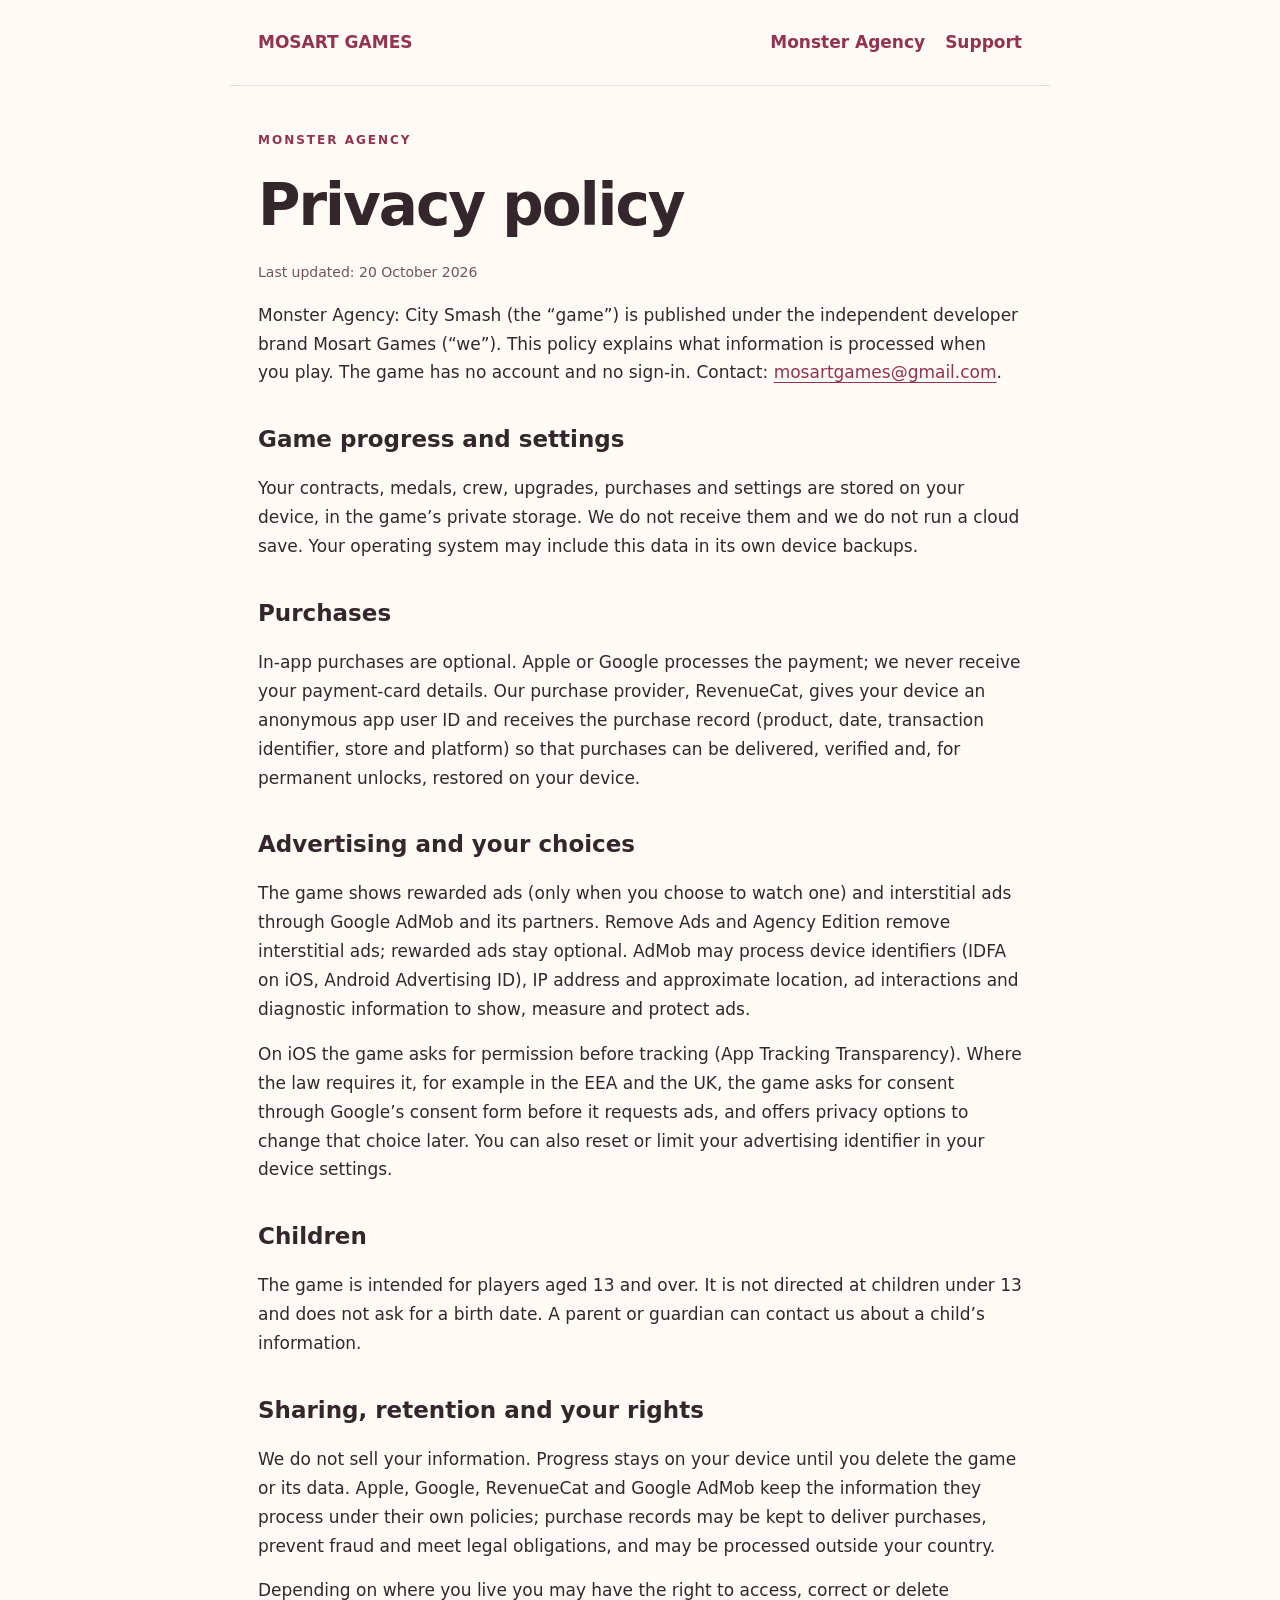
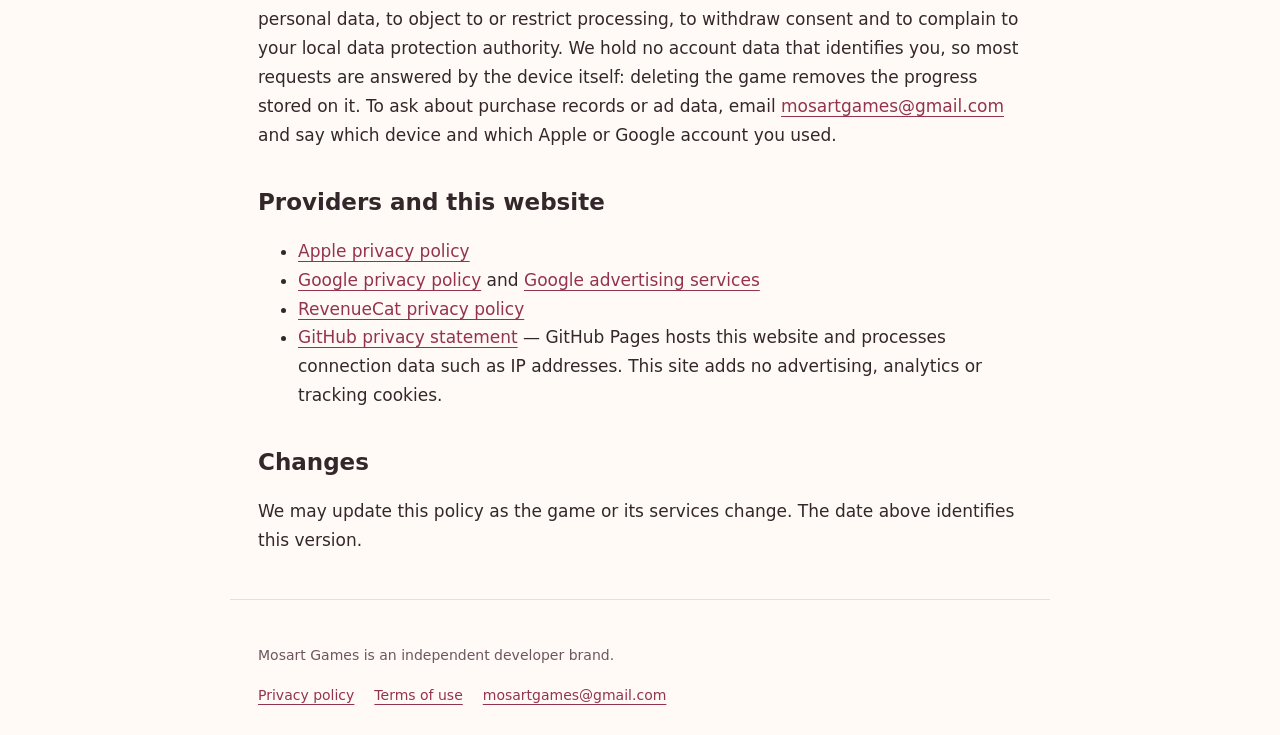
==== monster-agency/privacy/index.html @ 5acff5b7 "Publish Monster Agency support, privacy and terms pages Co-Authored-By: Claude Opus 5.5 <noreply@ant" ====
<!doctype html>
<html lang="en"><head><meta charset="utf-8"><meta name="viewport" content="width=device-width,initial-scale=1"><meta name="theme-color" content="#fffaf5"><title>Monster Agency privacy policy · Mosart Games</title><link rel="stylesheet" href="/style.css"></head><body><header><a href="/">MOSART GAMES</a><nav aria-label="Main navigation"><a href="/monster-agency/">Monster Agency</a><a href="mailto:mosartgames@gmail.com">Support</a></nav></header><main><p class="eyebrow">Monster Agency</p><h1>Privacy policy</h1><p class="meta">Last updated: 20 October 2026</p><p>Monster Agency: City Smash (the “game”) is published under the independent developer brand Mosart Games (“we”). This policy explains what information is processed when you play. The game has no account and no sign-in. Contact: <a href="mailto:mosartgames@gmail.com">mosartgames@gmail.com</a>.</p><h2>Game progress and settings</h2><p>Your contracts, medals, crew, upgrades, purchases and settings are stored on your device, in the game’s private storage. We do not receive them and we do not run a cloud save. Your operating system may include this data in its own device backups.</p><h2>Purchases</h2><p>In-app purchases are optional. Apple or Google processes the payment; we never receive your payment-card details. Our purchase provider, RevenueCat, gives your device an anonymous app user ID and receives the purchase record (product, date, transaction identifier, store and platform) so that purchases can be delivered, verified and, for permanent unlocks, restored on your device.</p><h2>Advertising and your choices</h2><p>The game shows rewarded ads (only when you choose to watch one) and interstitial ads through Google AdMob and its partners. Remove Ads and Agency Edition remove interstitial ads; rewarded ads stay optional. AdMob may process device identifiers (IDFA on iOS, Android Advertising ID), IP address and approximate location, ad interactions and diagnostic information to show, measure and protect ads.</p><p>On iOS the game asks for permission before tracking (App Tracking Transparency). Where the law requires it, for example in the EEA and the UK, the game asks for consent through Google’s consent form before it requests ads, and offers privacy options to change that choice later. You can also reset or limit your advertising identifier in your device settings.</p><h2>Children</h2><p>The game is intended for players aged 13 and over. It is not directed at children under 13 and does not ask for a birth date. A parent or guardian can contact us about a child’s information.</p><h2>Sharing, retention and your rights</h2><p>We do not sell your information. Progress stays on your device until you delete the game or its data. Apple, Google, RevenueCat and Google AdMob keep the information they process under their own policies; purchase records may be kept to deliver purchases, prevent fraud and meet legal obligations, and may be processed outside your country.</p><p>Depending on where you live you may have the right to access, correct or delete personal data, to object to or restrict processing, to withdraw consent and to complain to your local data protection authority. We hold no account data that identifies you, so most requests are answered by the device itself: deleting the game removes the progress stored on it. To ask about purchase records or ad data, email <a href="mailto:mosartgames@gmail.com">mosartgames@gmail.com</a> and say which device and which Apple or Google account you used.</p><h2>Providers and this website</h2><ul><li><a href="https://www.apple.com/legal/privacy/">Apple privacy policy</a></li><li><a href="https://policies.google.com/privacy">Google privacy policy</a> and <a href="https://policies.google.com/technologies/partner-sites">Google advertising services</a></li><li><a href="https://www.revenuecat.com/privacy">RevenueCat privacy policy</a></li><li><a href="https://docs.github.com/en/site-policy/privacy-policies/github-general-privacy-statement">GitHub privacy statement</a> — GitHub Pages hosts this website and processes connection data such as IP addresses. This site adds no advertising, analytics or tracking cookies.</li></ul><h2>Changes</h2><p>We may update this policy as the game or its services change. The date above identifies this version.</p></main><footer><p>Mosart Games is an independent developer brand.</p><nav aria-label="Legal"><a href="/monster-agency/privacy/">Privacy policy</a><a href="/monster-agency/terms/">Terms of use</a><a href="mailto:mosartgames@gmail.com">mosartgames@gmail.com</a></nav></footer></body></html>
---- style.css ----
*{box-sizing:border-box}body{margin:0;background:#fffaf5;color:#34272b;font:17px/1.7 system-ui,-apple-system,sans-serif}header,main,footer{max-width:820px;margin:auto;padding:28px}header{display:flex;justify-content:space-between;border-bottom:1px solid #ebddd9;gap:20px}a{color:#94334f;text-underline-offset:4px}header a{font-weight:700;text-decoration:none}nav{display:flex;gap:20px;flex-wrap:wrap}h1{font-size:clamp(32px,7vw,58px);line-height:1.08;letter-spacing:-2px;margin:24px 0}h2{font-size:23px;margin-top:38px;line-height:1.3}p,ul{margin:16px 0}.eyebrow{font-size:12px;font-weight:750;letter-spacing:2px;text-transform:uppercase;color:#94334f}.lead{font-size:21px;color:#6e565f}.card{background:#f7e6e8;border:1px solid #eed0d8;border-radius:20px;padding:28px;margin:32px 0}footer{border-top:1px solid #ebddd9;font-size:14px;color:#6e565f}.meta{font-size:14px;color:#6e565f}.button{display:inline-block;border-radius:30px;background:#94334f;color:white;padding:10px 22px;text-decoration:none}@media(max-width:550px){header,main,footer{padding:22px}header{display:block}nav{margin-top:12px}h1{letter-spacing:-1px}}
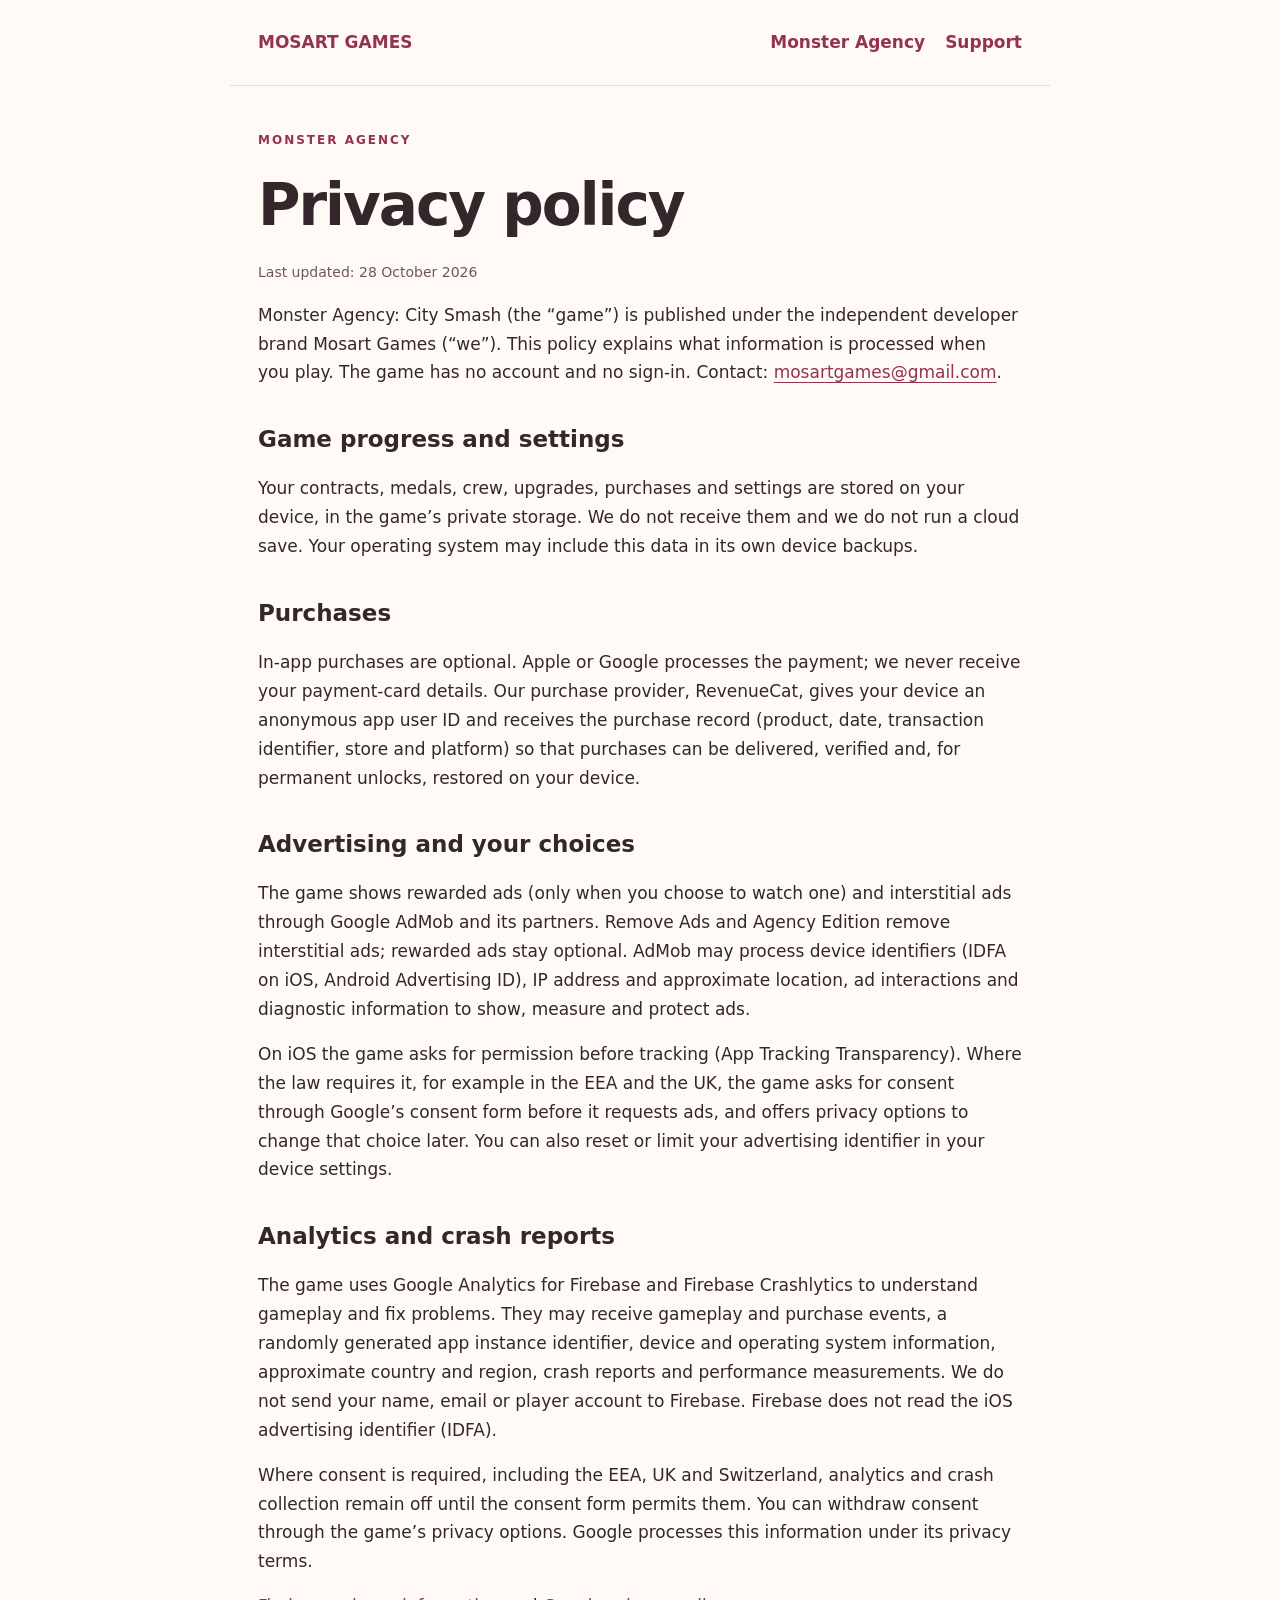
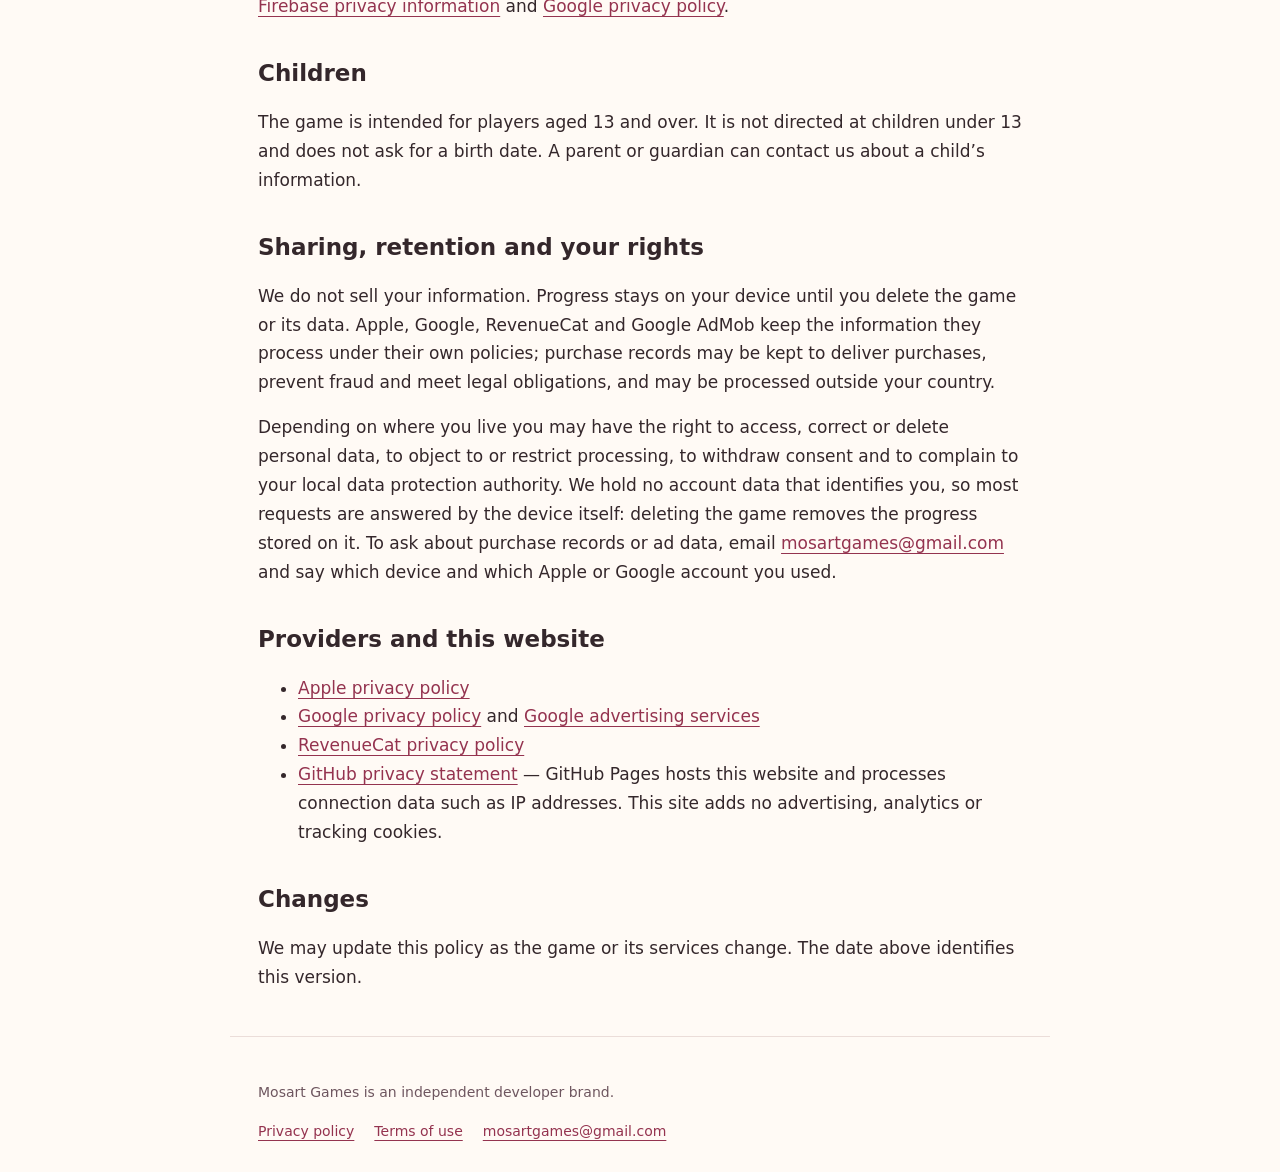
==== commit 50e21de2: "Disclose Monster Agency Firebase analytics and crash reporting" ====
--- a/monster-agency/privacy/index.html
+++ b/monster-agency/privacy/index.html
@@ -1,2 +1,2 @@
 <!doctype html>
-<html lang="en"><head><meta charset="utf-8"><meta name="viewport" content="width=device-width,initial-scale=1"><meta name="theme-color" content="#fffaf5"><title>Monster Agency privacy policy · Mosart Games</title><link rel="stylesheet" href="/style.css"></head><body><header><a href="/">MOSART GAMES</a><nav aria-label="Main navigation"><a href="/monster-agency/">Monster Agency</a><a href="mailto:mosartgames@gmail.com">Support</a></nav></header><main><p class="eyebrow">Monster Agency</p><h1>Privacy policy</h1><p class="meta">Last updated: 20 October 2026</p><p>Monster Agency: City Smash (the “game”) is published under the independent developer brand Mosart Games (“we”). This policy explains what information is processed when you play. The game has no account and no sign-in. Contact: <a href="mailto:mosartgames@gmail.com">mosartgames@gmail.com</a>.</p><h2>Game progress and settings</h2><p>Your contracts, medals, crew, upgrades, purchases and settings are stored on your device, in the game’s private storage. We do not receive them and we do not run a cloud save. Your operating system may include this data in its own device backups.</p><h2>Purchases</h2><p>In-app purchases are optional. Apple or Google processes the payment; we never receive your payment-card details. Our purchase provider, RevenueCat, gives your device an anonymous app user ID and receives the purchase record (product, date, transaction identifier, store and platform) so that purchases can be delivered, verified and, for permanent unlocks, restored on your device.</p><h2>Advertising and your choices</h2><p>The game shows rewarded ads (only when you choose to watch one) and interstitial ads through Google AdMob and its partners. Remove Ads and Agency Edition remove interstitial ads; rewarded ads stay optional. AdMob may process device identifiers (IDFA on iOS, Android Advertising ID), IP address and approximate location, ad interactions and diagnostic information to show, measure and protect ads.</p><p>On iOS the game asks for permission before tracking (App Tracking Transparency). Where the law requires it, for example in the EEA and the UK, the game asks for consent through Google’s consent form before it requests ads, and offers privacy options to change that choice later. You can also reset or limit your advertising identifier in your device settings.</p><h2>Children</h2><p>The game is intended for players aged 13 and over. It is not directed at children under 13 and does not ask for a birth date. A parent or guardian can contact us about a child’s information.</p><h2>Sharing, retention and your rights</h2><p>We do not sell your information. Progress stays on your device until you delete the game or its data. Apple, Google, RevenueCat and Google AdMob keep the information they process under their own policies; purchase records may be kept to deliver purchases, prevent fraud and meet legal obligations, and may be processed outside your country.</p><p>Depending on where you live you may have the right to access, correct or delete personal data, to object to or restrict processing, to withdraw consent and to complain to your local data protection authority. We hold no account data that identifies you, so most requests are answered by the device itself: deleting the game removes the progress stored on it. To ask about purchase records or ad data, email <a href="mailto:mosartgames@gmail.com">mosartgames@gmail.com</a> and say which device and which Apple or Google account you used.</p><h2>Providers and this website</h2><ul><li><a href="https://www.apple.com/legal/privacy/">Apple privacy policy</a></li><li><a href="https://policies.google.com/privacy">Google privacy policy</a> and <a href="https://policies.google.com/technologies/partner-sites">Google advertising services</a></li><li><a href="https://www.revenuecat.com/privacy">RevenueCat privacy policy</a></li><li><a href="https://docs.github.com/en/site-policy/privacy-policies/github-general-privacy-statement">GitHub privacy statement</a> — GitHub Pages hosts this website and processes connection data such as IP addresses. This site adds no advertising, analytics or tracking cookies.</li></ul><h2>Changes</h2><p>We may update this policy as the game or its services change. The date above identifies this version.</p></main><footer><p>Mosart Games is an independent developer brand.</p><nav aria-label="Legal"><a href="/monster-agency/privacy/">Privacy policy</a><a href="/monster-agency/terms/">Terms of use</a><a href="mailto:mosartgames@gmail.com">mosartgames@gmail.com</a></nav></footer></body></html>+<html lang="en"><head><meta charset="utf-8"><meta name="viewport" content="width=device-width,initial-scale=1"><meta name="theme-color" content="#fffaf5"><title>Monster Agency privacy policy · Mosart Games</title><link rel="stylesheet" href="/style.css"></head><body><header><a href="/">MOSART GAMES</a><nav aria-label="Main navigation"><a href="/monster-agency/">Monster Agency</a><a href="mailto:mosartgames@gmail.com">Support</a></nav></header><main><p class="eyebrow">Monster Agency</p><h1>Privacy policy</h1><p class="meta">Last updated: 28 October 2026</p><p>Monster Agency: City Smash (the “game”) is published under the independent developer brand Mosart Games (“we”). This policy explains what information is processed when you play. The game has no account and no sign-in. Contact: <a href="mailto:mosartgames@gmail.com">mosartgames@gmail.com</a>.</p><h2>Game progress and settings</h2><p>Your contracts, medals, crew, upgrades, purchases and settings are stored on your device, in the game’s private storage. We do not receive them and we do not run a cloud save. Your operating system may include this data in its own device backups.</p><h2>Purchases</h2><p>In-app purchases are optional. Apple or Google processes the payment; we never receive your payment-card details. Our purchase provider, RevenueCat, gives your device an anonymous app user ID and receives the purchase record (product, date, transaction identifier, store and platform) so that purchases can be delivered, verified and, for permanent unlocks, restored on your device.</p><h2>Advertising and your choices</h2><p>The game shows rewarded ads (only when you choose to watch one) and interstitial ads through Google AdMob and its partners. Remove Ads and Agency Edition remove interstitial ads; rewarded ads stay optional. AdMob may process device identifiers (IDFA on iOS, Android Advertising ID), IP address and approximate location, ad interactions and diagnostic information to show, measure and protect ads.</p><p>On iOS the game asks for permission before tracking (App Tracking Transparency). Where the law requires it, for example in the EEA and the UK, the game asks for consent through Google’s consent form before it requests ads, and offers privacy options to change that choice later. You can also reset or limit your advertising identifier in your device settings.</p><h2>Analytics and crash reports</h2><p>The game uses Google Analytics for Firebase and Firebase Crashlytics to understand gameplay and fix problems. They may receive gameplay and purchase events, a randomly generated app instance identifier, device and operating system information, approximate country and region, crash reports and performance measurements. We do not send your name, email or player account to Firebase. Firebase does not read the iOS advertising identifier (IDFA).</p><p>Where consent is required, including the EEA, UK and Switzerland, analytics and crash collection remain off until the consent form permits them. You can withdraw consent through the game’s privacy options. Google processes this information under its privacy terms.</p><p><a href="https://firebase.google.com/support/privacy">Firebase privacy information</a> and <a href="https://policies.google.com/privacy">Google privacy policy</a>.</p><h2>Children</h2><p>The game is intended for players aged 13 and over. It is not directed at children under 13 and does not ask for a birth date. A parent or guardian can contact us about a child’s information.</p><h2>Sharing, retention and your rights</h2><p>We do not sell your information. Progress stays on your device until you delete the game or its data. Apple, Google, RevenueCat and Google AdMob keep the information they process under their own policies; purchase records may be kept to deliver purchases, prevent fraud and meet legal obligations, and may be processed outside your country.</p><p>Depending on where you live you may have the right to access, correct or delete personal data, to object to or restrict processing, to withdraw consent and to complain to your local data protection authority. We hold no account data that identifies you, so most requests are answered by the device itself: deleting the game removes the progress stored on it. To ask about purchase records or ad data, email <a href="mailto:mosartgames@gmail.com">mosartgames@gmail.com</a> and say which device and which Apple or Google account you used.</p><h2>Providers and this website</h2><ul><li><a href="https://www.apple.com/legal/privacy/">Apple privacy policy</a></li><li><a href="https://policies.google.com/privacy">Google privacy policy</a> and <a href="https://policies.google.com/technologies/partner-sites">Google advertising services</a></li><li><a href="https://www.revenuecat.com/privacy">RevenueCat privacy policy</a></li><li><a href="https://docs.github.com/en/site-policy/privacy-policies/github-general-privacy-statement">GitHub privacy statement</a> — GitHub Pages hosts this website and processes connection data such as IP addresses. This site adds no advertising, analytics or tracking cookies.</li></ul><h2>Changes</h2><p>We may update this policy as the game or its services change. The date above identifies this version.</p></main><footer><p>Mosart Games is an independent developer brand.</p><nav aria-label="Legal"><a href="/monster-agency/privacy/">Privacy policy</a><a href="/monster-agency/terms/">Terms of use</a><a href="mailto:mosartgames@gmail.com">mosartgames@gmail.com</a></nav></footer></body></html>
